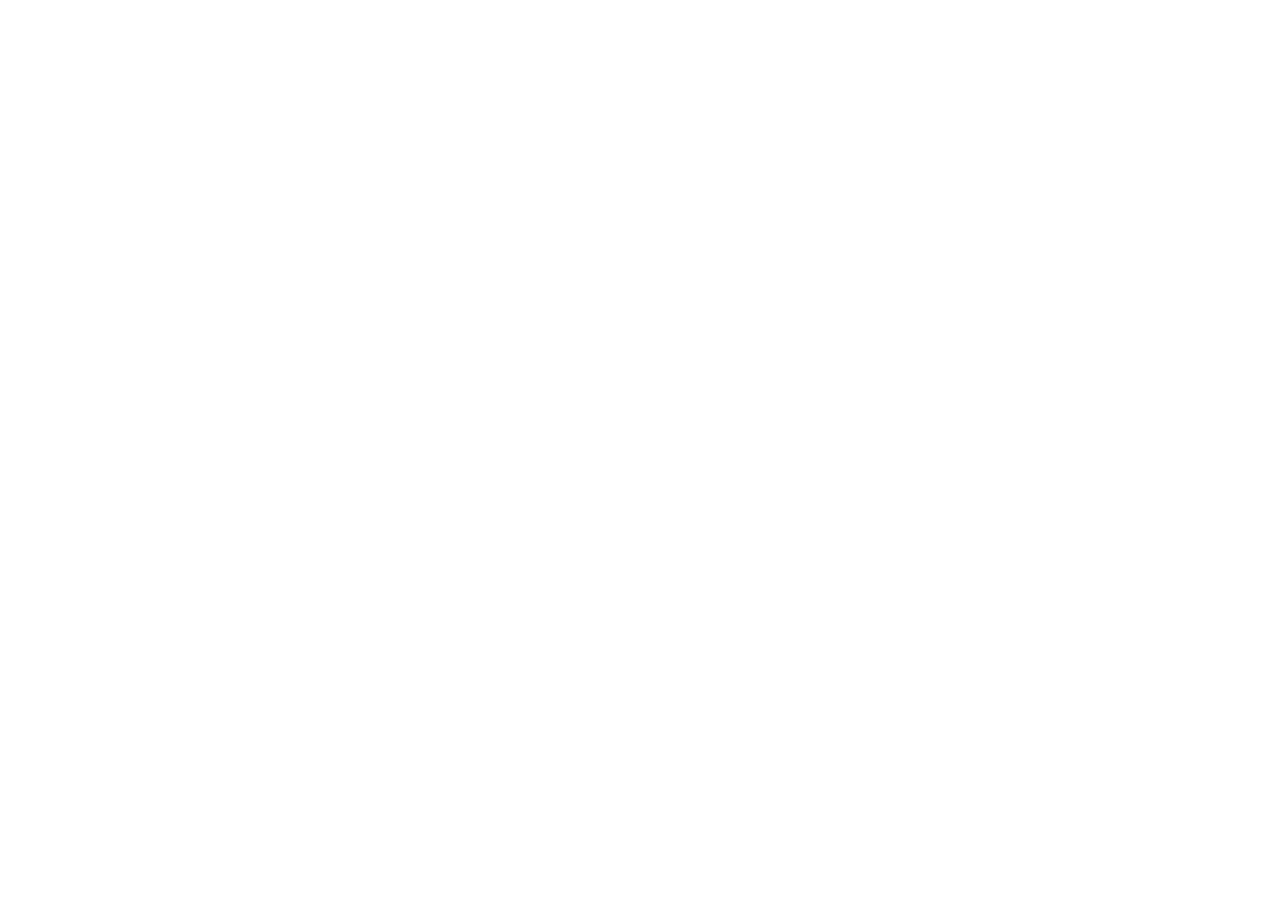
==== index.html @ e2801662 "v1.2.0: ライブ読み取り改善・期限入力を年月デフォルトに - 動画フレームから枠内だけを切り出して解析(読み取り率向上) - 対応機種でカメラ2倍ズーム(小さいバーコードのピント改善) - 縦向" ====
<!DOCTYPE html>
<html lang="ja">
<head>
<meta charset="UTF-8">
<meta name="viewport" content="width=device-width, initial-scale=1, viewport-fit=cover, user-scalable=no">
<title>期限管理</title>
<meta name="theme-color" content="#0f766e">
<meta name="apple-mobile-web-app-capable" content="yes">
<meta name="mobile-web-app-capable" content="yes">
<meta name="apple-mobile-web-app-status-bar-style" content="black-translucent">
<meta name="apple-mobile-web-app-title" content="期限管理">
<link rel="manifest" href="manifest.webmanifest">
<link rel="apple-touch-icon" href="icons/apple-touch-icon.png">
<link rel="icon" href="icons/icon-192.png">
<link rel="stylesheet" href="css/style.css">
</head>
<body>

<!-- ═══ ログイン画面 ═══ -->
<section id="view-login" class="view" hidden>
  <div class="login-box">
    <div class="app-logo">📦</div>
    <h1>期限管理</h1>
    <p class="login-note">店舗を選んでパスワードを入力してください</p>
    <div id="login-stores" class="store-grid"></div>
    <form id="login-form">
      <input id="login-password" type="password" placeholder="この店舗のパスワード" autocomplete="current-password" required>
      <button type="submit" class="btn btn-primary btn-lg" id="login-btn">ログイン</button>
    </form>
    <p id="login-error" class="error-msg" hidden></p>
    <p id="login-offline" class="muted" hidden>オフラインのため、ログインには通信が必要です</p>
  </div>
</section>

<!-- ═══ 作業開始確認画面 ═══ -->
<section id="view-start" class="view" hidden>
  <div class="login-box">
    <div class="app-logo">📦</div>
    <h1>期限管理</h1>
    <div class="start-store-card">
      <span class="muted">ログイン中の店舗</span>
      <strong id="start-store-name">—</strong>
    </div>
    <button id="start-btn" class="btn btn-primary btn-lg">この店舗で作業開始</button>
    <button id="start-switch" class="btn btn-ghost">別の店舗に切り替える</button>
  </div>
</section>

<!-- ═══ メイン画面 ═══ -->
<div id="view-main" class="view" hidden>
  <header id="app-header">
    <div class="header-store" id="header-store" title="作業中の店舗">
      <span class="header-store-label">作業店舗</span>
      <span class="header-store-name" id="header-store-name">—</span>
    </div>
    <div class="header-right">
      <span id="sync-badge" class="sync-badge" hidden>未送信 <b id="sync-count">0</b></span>
      <span id="offline-badge" class="offline-badge" hidden>オフライン</span>
    </div>
  </header>

  <!-- ── 商品一覧タブ ── -->
  <main id="tab-list" class="tab-page">
    <div class="list-controls">
      <div class="view-store-row">
        <label for="view-store-select">表示店舗</label>
        <select id="view-store-select"></select>
        <span id="readonly-note" class="readonly-note" hidden>閲覧のみ</span>
      </div>
      <input id="search-box" type="search" placeholder="商品名・バーコードで検索">
      <div class="filter-row">
        <div class="chips" id="filter-chips">
          <button class="chip active" data-filter="all">すべて</button>
          <button class="chip chip-expired" data-filter="expired">期限切れ <b id="cnt-expired">0</b></button>
          <button class="chip chip-danger" data-filter="danger">7日以内 <b id="cnt-danger">0</b></button>
          <button class="chip chip-warn" data-filter="warn">30日以内 <b id="cnt-warn">0</b></button>
        </div>
        <select id="sort-select">
          <option value="expiry">期限が近い順</option>
          <option value="name">商品名順</option>
          <option value="qty">在庫が少ない順</option>
        </select>
      </div>
    </div>
    <div id="product-list" class="product-list"></div>
    <div id="list-empty" class="empty-state" hidden>
      <p>商品が登録されていません</p>
      <p class="muted">「読取」タブからバーコードを読み取って登録できます</p>
    </div>
  </main>

  <!-- ── バーコード読取タブ ── -->
  <main id="tab-scan" class="tab-page" hidden>
    <div class="scan-area">
      <video id="scan-video" playsinline muted></video>
      <div class="scan-frame"></div>
      <p id="scan-status" class="scan-status">カメラを起動しています…</p>
    </div>
    <div class="scan-manual">
      <label class="btn btn-secondary">
        📸 写真を撮って読み取る(読み取れない時はこちら)
        <input id="photo-scan-input" type="file" accept="image/*" capture="environment" hidden>
      </label>
      <form id="manual-barcode-form">
        <input id="manual-barcode" type="text" inputmode="numeric" placeholder="バーコード番号を手入力">
        <button type="submit" class="btn btn-secondary">検索</button>
      </form>
      <button id="no-barcode-btn" class="btn btn-ghost">バーコードなしで商品を登録</button>
    </div>
  </main>

  <!-- ── 設定タブ ── -->
  <main id="tab-settings" class="tab-page" hidden>
    <h2>設定</h2>
    <div class="settings-group">
      <h3>店舗名の変更</h3>
      <div id="settings-stores"></div>
    </div>
    <div class="settings-group">
      <h3>同期</h3>
      <p>未送信の変更: <b id="settings-sync-count">0</b> 件</p>
      <button id="sync-now-btn" class="btn btn-secondary">今すぐ同期</button>
    </div>
    <div class="settings-group">
      <h3>アカウント</h3>
      <p class="muted">ログイン中: <span id="settings-store-name">—</span></p>
      <button id="logout-btn" class="btn btn-danger-outline">ログアウト(店舗の切り替え)</button>
    </div>
    <p class="muted version">バージョン <span id="app-version"></span></p>
  </main>

  <!-- ── 下部ナビ ── -->
  <nav id="bottom-nav">
    <button class="nav-btn active" data-tab="list"><span class="nav-icon">📋</span>一覧</button>
    <button class="nav-btn" data-tab="scan"><span class="nav-icon">📷</span>読取</button>
    <button class="nav-btn" data-tab="settings"><span class="nav-icon">⚙️</span>設定</button>
  </nav>
</div>

<!-- ═══ 商品登録・編集フォーム ═══ -->
<section id="view-form" class="view" hidden>
  <header class="form-header">
    <button id="form-back" class="btn-icon">←</button>
    <h2 id="form-title">商品を登録</h2>
  </header>
  <form id="product-form" class="form-body">
    <div class="field">
      <label>バーコード</label>
      <div class="barcode-row">
        <input id="f-barcode" type="text" inputmode="numeric" placeholder="(なしでも登録できます)">
      </div>
    </div>
    <div class="field">
      <label>商品写真</label>
      <div class="photo-area">
        <img id="f-photo-preview" alt="" hidden>
        <label class="btn btn-secondary photo-btn">
          📷 写真を撮る
          <input id="f-photo" type="file" accept="image/*" capture="environment" hidden>
        </label>
      </div>
      <button type="button" id="ocr-btn" class="btn btn-ghost" hidden>🔍 写真から商品名候補を読み取る</button>
      <div id="ocr-status" class="muted" hidden></div>
      <div id="ocr-chips" class="chips"></div>
    </div>
    <div class="field">
      <label for="f-name">商品名 <span class="req">必須</span></label>
      <input id="f-name" type="text" placeholder="例: ○○ビタミン錠 60錠" required>
    </div>
    <div class="field" id="lot-fields">
      <label for="f-expiry-month">賞味期限・使用期限(年月) <span class="req">必須</span></label>
      <input id="f-expiry-month" type="month" required>
      <p class="muted" id="month-note">月末の日付として登録されます</p>
      <label class="check-row"><input id="f-day-exact" type="checkbox">日付まで指定する</label>
      <input id="f-expiry" type="date" hidden>
    </div>
    <div class="field">
      <label for="f-qty">在庫数 <span class="req">必須</span></label>
      <div class="qty-row">
        <button type="button" class="qty-btn" id="f-qty-minus">−</button>
        <input id="f-qty" type="number" inputmode="numeric" min="0" value="1" required>
        <button type="button" class="qty-btn" id="f-qty-plus">＋</button>
      </div>
    </div>
    <button type="submit" class="btn btn-primary btn-lg" id="form-save">保存する</button>
  </form>
</section>

<!-- ═══ 商品詳細(下から出るシート) ═══ -->
<div id="sheet-backdrop" hidden></div>
<section id="sheet-product" class="sheet" hidden>
  <div class="sheet-handle"></div>
  <div class="sheet-body" id="sheet-body"></div>
</section>

<div id="toast-container"></div>

<script src="vendor/supabase.min.js"></script>
<script src="vendor/zxing.min.js"></script>
<script src="js/config.js"></script>
<script src="js/db.js"></script>
<script src="js/app.js"></script>
</body>
</html>
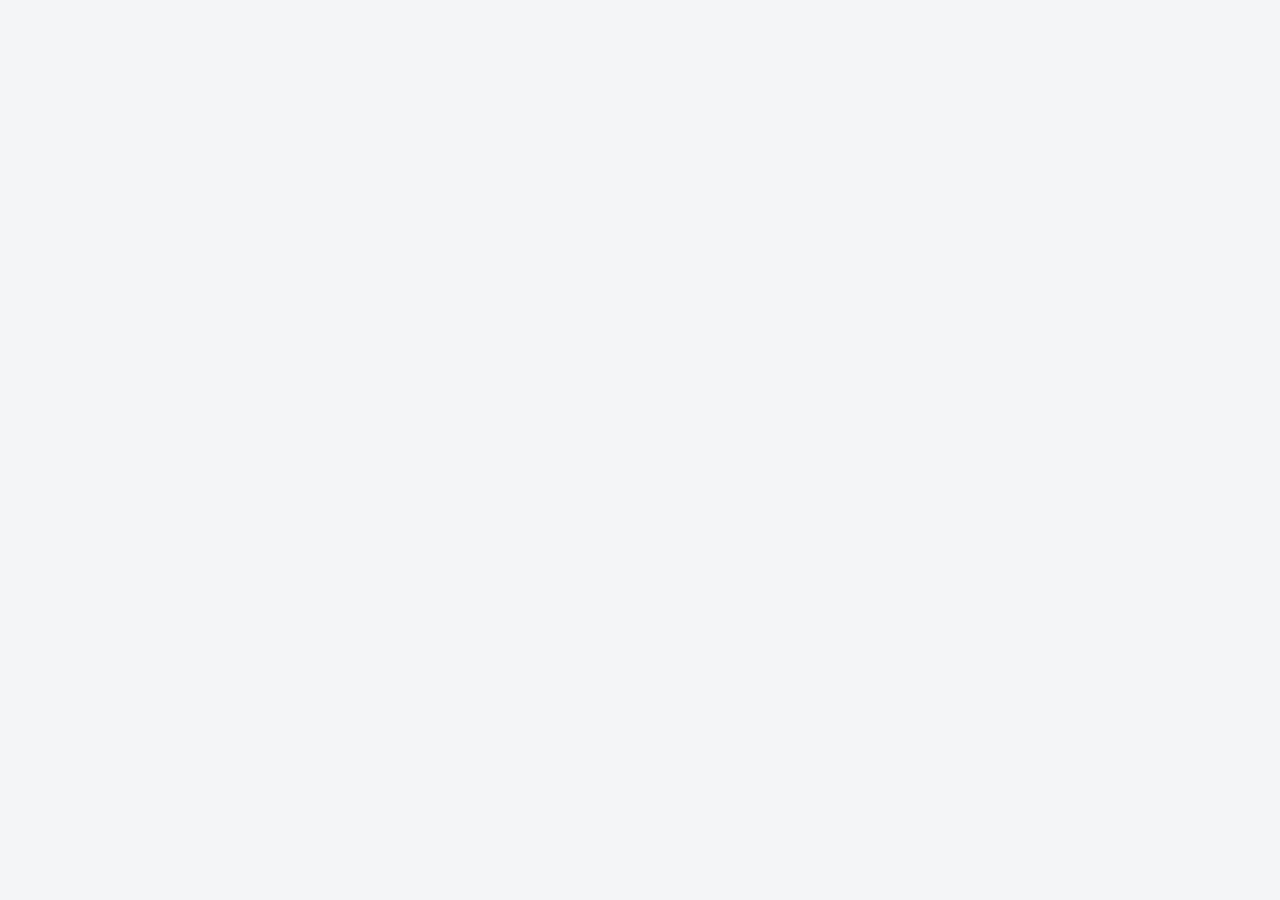
==== commit 424cd373: "v1.3.0: 商品詳細から写真の後付け・変更に対応 Co-Authored-By: Claude Fable 5 <noreply@anthropic.com>" ====
--- a/index.html
+++ b/index.html
@@ -191,6 +191,7 @@
 <section id="sheet-product" class="sheet" hidden>
   <div class="sheet-handle"></div>
   <div class="sheet-body" id="sheet-body"></div>
+  <input id="sheet-photo-input" type="file" accept="image/*" capture="environment" hidden>
 </section>
 
 <div id="toast-container"></div>
--- a/css/style.css
+++ b/css/style.css
@@ -0,0 +1,301 @@
+:root {
+  --primary: #0f766e;
+  --primary-dark: #115e59;
+  --bg: #f4f5f7;
+  --card: #ffffff;
+  --text: #1f2937;
+  --muted: #6b7280;
+  --border: #e5e7eb;
+  --expired: #7f1d1d;
+  --danger: #dc2626;
+  --warn: #d97706;
+  --ok: #059669;
+  --radius: 12px;
+  --safe-top: env(safe-area-inset-top, 0px);
+  --safe-bottom: env(safe-area-inset-bottom, 0px);
+}
+
+* { box-sizing: border-box; -webkit-tap-highlight-color: transparent; }
+html, body { margin: 0; padding: 0; }
+body {
+  font-family: -apple-system, BlinkMacSystemFont, "Hiragino Sans", "Noto Sans JP", sans-serif;
+  background: var(--bg);
+  color: var(--text);
+  font-size: 16px;
+  line-height: 1.5;
+  overscroll-behavior-y: none;
+}
+h1 { font-size: 24px; margin: 8px 0 4px; }
+h2 { font-size: 18px; margin: 12px 0 8px; }
+h3 { font-size: 15px; margin: 0 0 8px; color: var(--muted); }
+.muted { color: var(--muted); font-size: 13px; }
+[hidden] { display: none !important; }
+
+/* ───── ボタン ───── */
+.btn {
+  display: block; width: 100%;
+  border: none; border-radius: var(--radius);
+  font-size: 16px; font-weight: 600;
+  padding: 14px; margin-top: 10px;
+  cursor: pointer; text-align: center;
+}
+.btn-lg { padding: 16px; font-size: 17px; }
+.btn-primary { background: var(--primary); color: #fff; }
+.btn-primary:active { background: var(--primary-dark); }
+.btn-primary:disabled { opacity: .5; }
+.btn-secondary { background: #e0f2f1; color: var(--primary-dark); }
+.btn-ghost { background: transparent; color: var(--primary); }
+.btn-danger-outline { background: transparent; color: var(--danger); border: 1.5px solid var(--danger); }
+.btn-icon {
+  background: none; border: none; font-size: 22px; padding: 8px 12px; cursor: pointer; color: var(--text);
+}
+.btn-small { width: auto; padding: 8px 14px; font-size: 13px; margin-top: 8px; }
+
+/* ───── ログイン / 開始画面 ───── */
+.view { min-height: 100dvh; }
+.login-box {
+  max-width: 420px; margin: 0 auto;
+  padding: calc(40px + var(--safe-top)) 20px 40px;
+  text-align: center;
+}
+.app-logo { font-size: 56px; }
+.login-note { color: var(--muted); margin-bottom: 16px; }
+.store-grid {
+  display: grid; grid-template-columns: 1fr 1fr; gap: 10px; margin-bottom: 16px;
+}
+.store-grid button {
+  padding: 16px 8px; border-radius: var(--radius);
+  border: 2px solid var(--border); background: var(--card);
+  font-size: 16px; font-weight: 600; cursor: pointer; color: var(--text);
+}
+.store-grid button.selected {
+  border-color: var(--primary); background: #e0f2f1; color: var(--primary-dark);
+}
+#login-form input {
+  width: 100%; padding: 14px; font-size: 16px;
+  border: 1.5px solid var(--border); border-radius: var(--radius);
+}
+.error-msg { color: var(--danger); font-weight: 600; }
+.start-store-card {
+  background: var(--card); border-radius: var(--radius);
+  padding: 20px; margin: 24px 0 8px;
+  display: flex; flex-direction: column; gap: 4px;
+  box-shadow: 0 1px 3px rgba(0,0,0,.08);
+}
+.start-store-card strong { font-size: 22px; color: var(--primary-dark); }
+
+/* ───── ヘッダー ───── */
+#view-main { padding-bottom: calc(70px + var(--safe-bottom)); }
+#app-header {
+  position: sticky; top: 0; z-index: 20;
+  background: var(--primary); color: #fff;
+  padding: calc(10px + var(--safe-top)) 16px 10px;
+  display: flex; justify-content: space-between; align-items: center;
+}
+.header-store-label { font-size: 11px; opacity: .8; display: block; line-height: 1; }
+.header-store-name { font-size: 17px; font-weight: 700; }
+.header-right { display: flex; gap: 8px; align-items: center; }
+.sync-badge, .offline-badge {
+  font-size: 12px; padding: 4px 10px; border-radius: 20px; font-weight: 600;
+}
+.sync-badge { background: #fbbf24; color: #78350f; }
+.offline-badge { background: #374151; color: #fff; }
+
+/* ───── 一覧 ───── */
+.tab-page { padding: 12px 12px 24px; }
+.list-controls { display: flex; flex-direction: column; gap: 10px; margin-bottom: 12px; }
+.view-store-row { display: flex; align-items: center; gap: 8px; }
+.view-store-row label { font-size: 13px; color: var(--muted); white-space: nowrap; }
+.view-store-row select {
+  flex: 1; padding: 10px; font-size: 16px; border-radius: 10px; border: 1.5px solid var(--border); background: var(--card);
+}
+.readonly-note {
+  font-size: 12px; font-weight: 700; color: #92400e;
+  background: #fef3c7; padding: 4px 10px; border-radius: 20px; white-space: nowrap;
+}
+#search-box {
+  width: 100%; padding: 12px 14px; font-size: 16px;
+  border: 1.5px solid var(--border); border-radius: var(--radius); background: var(--card);
+}
+.filter-row { display: flex; gap: 8px; align-items: center; flex-wrap: wrap; }
+.chips { display: flex; gap: 6px; flex-wrap: wrap; }
+.chip {
+  border: 1.5px solid var(--border); background: var(--card); color: var(--text);
+  border-radius: 20px; padding: 7px 12px; font-size: 13px; font-weight: 600; cursor: pointer;
+}
+.chip.active { border-color: var(--primary); background: var(--primary); color: #fff; }
+.chip-expired.active { border-color: var(--expired); background: var(--expired); }
+.chip-danger.active { border-color: var(--danger); background: var(--danger); }
+.chip-warn.active { border-color: var(--warn); background: var(--warn); }
+.chip b { font-weight: 800; }
+#sort-select {
+  margin-left: auto; padding: 8px; font-size: 13px;
+  border-radius: 10px; border: 1.5px solid var(--border); background: var(--card);
+}
+
+.product-list { display: flex; flex-direction: column; gap: 10px; }
+.product-card {
+  background: var(--card); border-radius: var(--radius);
+  box-shadow: 0 1px 3px rgba(0,0,0,.08);
+  padding: 12px; display: flex; gap: 12px; cursor: pointer;
+}
+.product-thumb {
+  width: 64px; height: 64px; border-radius: 10px; object-fit: cover;
+  background: #eceff1; flex-shrink: 0;
+  display: flex; align-items: center; justify-content: center; font-size: 28px;
+}
+.product-info { flex: 1; min-width: 0; }
+.product-name { font-weight: 700; font-size: 15px; margin-bottom: 4px; word-break: break-all; }
+.lot-line { display: flex; align-items: center; gap: 8px; font-size: 14px; margin-top: 2px; }
+.lot-qty { color: var(--muted); font-size: 13px; }
+.badge {
+  font-size: 12px; font-weight: 700; padding: 2px 8px; border-radius: 6px; white-space: nowrap;
+}
+.badge-expired { background: var(--expired); color: #fff; }
+.badge-danger { background: #fee2e2; color: var(--danger); }
+.badge-warn { background: #fef3c7; color: var(--warn); }
+.badge-ok { background: #d1fae5; color: var(--ok); }
+.empty-state { text-align: center; padding: 48px 16px; }
+
+/* ───── スキャン ───── */
+.scan-area {
+  position: relative; border-radius: var(--radius); overflow: hidden; background: #111;
+  aspect-ratio: 3 / 4; max-height: 55dvh; width: 100%;
+}
+#scan-video { width: 100%; height: 100%; object-fit: cover; }
+.scan-frame {
+  position: absolute; inset: 20% 12%;
+  border: 3px solid rgba(255,255,255,.85); border-radius: 14px;
+  box-shadow: 0 0 0 999px rgba(0,0,0,.25);
+}
+.scan-status {
+  position: absolute; bottom: 8px; left: 0; right: 0;
+  text-align: center; color: #fff; font-size: 14px; font-weight: 600;
+  text-shadow: 0 1px 3px rgba(0,0,0,.8); margin: 0;
+}
+.scan-manual { margin-top: 14px; }
+#manual-barcode-form { display: flex; gap: 8px; margin-top: 10px; }
+#manual-barcode {
+  flex: 1; padding: 12px; font-size: 16px;
+  border: 1.5px solid var(--border); border-radius: var(--radius);
+}
+#manual-barcode-form .btn { width: auto; margin: 0; padding: 12px 18px; }
+
+/* ───── 設定 ───── */
+.settings-group {
+  background: var(--card); border-radius: var(--radius); padding: 14px; margin-bottom: 14px;
+  box-shadow: 0 1px 3px rgba(0,0,0,.08);
+}
+.settings-store-row {
+  display: flex; align-items: center; justify-content: space-between;
+  padding: 10px 0; border-bottom: 1px solid var(--border); gap: 8px;
+}
+.settings-store-row:last-child { border-bottom: none; }
+.settings-store-row .rename-btn {
+  border: 1.5px solid var(--border); background: var(--bg); border-radius: 8px;
+  padding: 6px 12px; font-size: 13px; cursor: pointer;
+}
+.version { text-align: center; }
+
+/* ───── 下部ナビ ───── */
+#bottom-nav {
+  position: fixed; bottom: 0; left: 0; right: 0; z-index: 20;
+  display: flex; background: var(--card);
+  border-top: 1px solid var(--border);
+  padding-bottom: var(--safe-bottom);
+}
+.nav-btn {
+  flex: 1; background: none; border: none; cursor: pointer;
+  padding: 8px 0 6px; font-size: 12px; font-weight: 600; color: var(--muted);
+  display: flex; flex-direction: column; align-items: center; gap: 2px;
+}
+.nav-btn.active { color: var(--primary); }
+.nav-icon { font-size: 22px; }
+
+/* ───── フォーム ───── */
+.form-header {
+  position: sticky; top: 0; z-index: 20;
+  background: var(--card); border-bottom: 1px solid var(--border);
+  padding: calc(6px + var(--safe-top)) 8px 6px;
+  display: flex; align-items: center; gap: 4px;
+}
+.form-header h2 { margin: 0; }
+.form-body { padding: 16px 16px calc(32px + var(--safe-bottom)); max-width: 480px; margin: 0 auto; }
+.field { margin-bottom: 18px; }
+.field > label { display: block; font-weight: 700; font-size: 14px; margin-bottom: 6px; }
+.req { color: var(--danger); font-size: 11px; font-weight: 700; margin-left: 4px; }
+.field input[type="text"], .field input[type="date"], .field input[type="month"], .field input[type="number"], .field input[type="search"] {
+  width: 100%; padding: 13px; font-size: 16px;
+  border: 1.5px solid var(--border); border-radius: var(--radius); background: var(--card);
+}
+.check-row {
+  display: flex; align-items: center; gap: 8px;
+  font-size: 13px; font-weight: 400; margin-top: 8px; color: var(--muted);
+}
+.check-row input { width: 18px; height: 18px; }
+.photo-area { display: flex; gap: 12px; align-items: center; }
+#f-photo-preview { width: 96px; height: 96px; border-radius: 10px; object-fit: cover; }
+.photo-btn { margin: 0; flex: 1; }
+.qty-row { display: flex; gap: 10px; align-items: center; }
+.qty-row input { text-align: center; font-size: 20px; font-weight: 700; }
+.qty-btn {
+  width: 52px; height: 52px; flex-shrink: 0;
+  border-radius: 50%; border: 1.5px solid var(--border); background: var(--card);
+  font-size: 26px; font-weight: 700; cursor: pointer; color: var(--primary-dark);
+}
+
+/* ───── 詳細シート ───── */
+#sheet-backdrop {
+  position: fixed; inset: 0; background: rgba(0,0,0,.45); z-index: 30;
+}
+.sheet {
+  position: fixed; bottom: 0; left: 0; right: 0; z-index: 31;
+  background: var(--card); border-radius: 18px 18px 0 0;
+  max-height: 85dvh; overflow-y: auto;
+  padding: 8px 16px calc(24px + var(--safe-bottom));
+  box-shadow: 0 -4px 24px rgba(0,0,0,.2);
+}
+.sheet-handle {
+  width: 44px; height: 5px; border-radius: 3px; background: var(--border);
+  margin: 4px auto 10px;
+}
+.sheet-product-head { display: flex; gap: 14px; margin-bottom: 12px; }
+.sheet-product-head .product-thumb { width: 84px; height: 84px; font-size: 36px; }
+.sheet-product-name { font-size: 17px; font-weight: 700; word-break: break-all; }
+.sheet-barcode { font-size: 12px; color: var(--muted); margin-top: 4px; }
+.sheet-section-title {
+  font-size: 13px; font-weight: 700; color: var(--muted);
+  margin: 16px 0 6px; display: flex; justify-content: space-between; align-items: center;
+}
+.lot-row {
+  display: flex; align-items: center; gap: 10px;
+  background: var(--bg); border-radius: 10px; padding: 10px 12px; margin-bottom: 8px;
+}
+.lot-row-date { flex: 1; }
+.lot-row-date .badge { margin-left: 6px; }
+.lot-row .qty-btn { width: 42px; height: 42px; font-size: 22px; background: var(--card); }
+.lot-row-qty { min-width: 34px; text-align: center; font-size: 18px; font-weight: 800; }
+.lot-del-btn { background: none; border: none; font-size: 18px; color: var(--muted); cursor: pointer; padding: 6px; }
+.other-store-row {
+  display: flex; justify-content: space-between; font-size: 14px;
+  padding: 8px 4px; border-bottom: 1px solid var(--border);
+}
+.other-store-row:last-child { border-bottom: none; }
+
+/* ───── トースト ───── */
+#toast-container {
+  position: fixed; bottom: calc(80px + var(--safe-bottom)); left: 0; right: 0;
+  display: flex; flex-direction: column; align-items: center; gap: 8px;
+  z-index: 50; pointer-events: none;
+}
+.toast {
+  background: #1f2937; color: #fff; font-size: 14px; font-weight: 600;
+  padding: 10px 18px; border-radius: 24px; max-width: 90%;
+  box-shadow: 0 4px 12px rgba(0,0,0,.25);
+  animation: toast-in .25s ease-out;
+}
+.toast.error { background: var(--danger); }
+@keyframes toast-in {
+  from { opacity: 0; transform: translateY(10px); }
+  to { opacity: 1; transform: translateY(0); }
+}
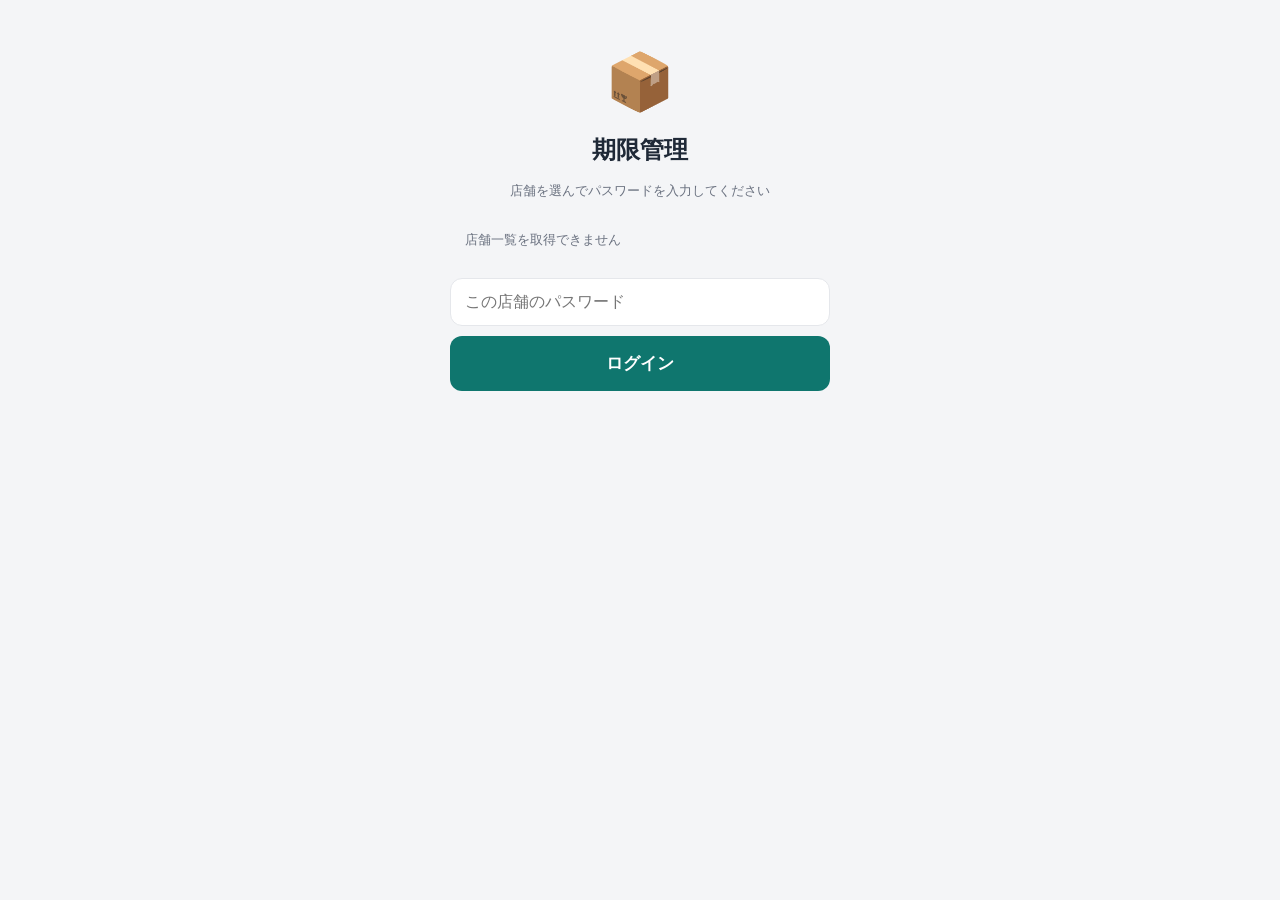
==== commit c98c71f7: "v2.0.0: GAS+スプレッドシート方式に一本化 - Supabase版を廃止、GAS版をルートURLに昇格 - 自動ping(keepalive)を撤去 - iPhone向けレスポンシブ調整(セ" ====
--- a/index.html
+++ b/index.html
@@ -12,27 +12,190 @@
 <link rel="manifest" href="manifest.webmanifest">
 <link rel="apple-touch-icon" href="icons/apple-touch-icon.png">
 <link rel="icon" href="icons/icon-192.png">
-<link rel="stylesheet" href="css/style.css">
+<style>
+:root {
+  --primary:#0f766e; --primary-dark:#115e59; --bg:#f4f5f7; --card:#fff;
+  --text:#1f2937; --muted:#6b7280; --border:#e5e7eb;
+  --expired:#7f1d1d; --danger:#dc2626; --warn:#d97706; --ok:#059669; --radius:12px;
+}
+*{box-sizing:border-box;-webkit-tap-highlight-color:transparent}
+html,body{margin:0;padding:0}
+body{font-family:-apple-system,BlinkMacSystemFont,"Hiragino Sans","Noto Sans JP",sans-serif;
+  background:var(--bg);color:var(--text);font-size:16px;line-height:1.5}
+h1{font-size:24px;margin:8px 0 4px}h2{font-size:18px;margin:12px 0 8px}
+h3{font-size:15px;margin:0 0 8px;color:var(--muted)}
+.muted{color:var(--muted);font-size:13px}
+[hidden]{display:none!important}
+.btn{display:block;width:100%;border:none;border-radius:var(--radius);font-size:16px;font-weight:600;
+  padding:14px;margin-top:10px;cursor:pointer;text-align:center}
+.btn-lg{padding:16px;font-size:17px}
+.btn-primary{background:var(--primary);color:#fff}
+.btn-primary:disabled{opacity:.5}
+.btn-secondary{background:#e0f2f1;color:var(--primary-dark)}
+.btn-ghost{background:transparent;color:var(--primary)}
+.btn-danger-outline{background:transparent;color:var(--danger);border:1.5px solid var(--danger)}
+.btn-icon{background:none;border:none;font-size:22px;padding:8px 12px;cursor:pointer;color:var(--text)}
+.view{min-height:100dvh}
+.login-box{max-width:420px;margin:0 auto;padding:calc(40px + env(safe-area-inset-top,0px)) 20px 40px;text-align:center}
+.app-logo{font-size:56px}
+.store-grid{display:grid;grid-template-columns:1fr 1fr;gap:10px;margin:16px 0}
+.store-grid button{padding:16px 8px;border-radius:var(--radius);border:2px solid var(--border);
+  background:var(--card);font-size:16px;font-weight:600;cursor:pointer;color:var(--text)}
+.store-grid button.selected{border-color:var(--primary);background:#e0f2f1;color:var(--primary-dark)}
+#login-form input{width:100%;padding:14px;font-size:16px;border:1.5px solid var(--border);border-radius:var(--radius)}
+.error-msg{color:var(--danger);font-weight:600}
+.start-store-card{background:var(--card);border-radius:var(--radius);padding:20px;margin:24px 0 8px;
+  display:flex;flex-direction:column;gap:4px;box-shadow:0 1px 3px rgba(0,0,0,.08)}
+.start-store-card strong{font-size:22px;color:var(--primary-dark)}
+#view-main{padding-bottom:calc(80px + env(safe-area-inset-bottom,0px))}
+#app-header{position:sticky;top:0;z-index:20;background:var(--primary);color:#fff;padding:calc(10px + env(safe-area-inset-top,0px)) 16px 10px;
+  display:flex;justify-content:space-between;align-items:center}
+.header-store-label{font-size:11px;opacity:.8;display:block;line-height:1}
+.header-store-name{font-size:17px;font-weight:700}
+.busy-badge{font-size:12px;padding:4px 10px;border-radius:20px;font-weight:600;background:#fbbf24;color:#78350f}
+.tab-page{padding:12px 12px 24px}
+.list-controls{display:flex;flex-direction:column;gap:10px;margin-bottom:12px}
+.view-store-row{display:flex;align-items:center;gap:8px}
+.view-store-row label{font-size:13px;color:var(--muted);white-space:nowrap}
+.view-store-row select{flex:1;padding:10px;font-size:16px;border-radius:10px;border:1.5px solid var(--border);background:var(--card)}
+.readonly-note{font-size:12px;font-weight:700;color:#92400e;background:#fef3c7;padding:4px 10px;border-radius:20px;white-space:nowrap}
+#search-box{width:100%;padding:12px 14px;font-size:16px;border:1.5px solid var(--border);border-radius:var(--radius);background:var(--card)}
+.filter-row{display:flex;gap:8px;align-items:center;flex-wrap:wrap}
+.chips{display:flex;gap:6px;flex-wrap:wrap}
+.chip{border:1.5px solid var(--border);background:var(--card);color:var(--text);border-radius:20px;
+  padding:7px 12px;font-size:13px;font-weight:600;cursor:pointer}
+.chip.active{border-color:var(--primary);background:var(--primary);color:#fff}
+.chip-expired.active{border-color:var(--expired);background:var(--expired)}
+.chip-danger.active{border-color:var(--danger);background:var(--danger)}
+.chip-warn.active{border-color:var(--warn);background:var(--warn)}
+#sort-select{margin-left:auto;padding:8px;font-size:13px;border-radius:10px;border:1.5px solid var(--border);background:var(--card)}
+.product-list{display:flex;flex-direction:column;gap:10px}
+.product-card{background:var(--card);border-radius:var(--radius);box-shadow:0 1px 3px rgba(0,0,0,.08);
+  padding:12px;display:flex;gap:12px;cursor:pointer}
+.product-thumb{width:64px;height:64px;border-radius:10px;object-fit:cover;background:#eceff1;flex-shrink:0;
+  display:flex;align-items:center;justify-content:center;font-size:28px}
+.product-info{flex:1;min-width:0}
+.product-name{font-weight:700;font-size:15px;margin-bottom:4px;word-break:break-all}
+.lot-line{display:flex;align-items:center;gap:8px;font-size:14px;margin-top:2px}
+.lot-qty{color:var(--muted);font-size:13px}
+.badge{font-size:12px;font-weight:700;padding:2px 8px;border-radius:6px;white-space:nowrap}
+.badge-expired{background:var(--expired);color:#fff}
+.badge-danger{background:#fee2e2;color:var(--danger)}
+.badge-warn{background:#fef3c7;color:var(--warn)}
+.badge-ok{background:#d1fae5;color:var(--ok)}
+.empty-state{text-align:center;padding:48px 16px}
+.scan-area{position:relative;border-radius:var(--radius);overflow:hidden;background:#111;aspect-ratio:3/4;max-height:55dvh;width:100%}
+#scan-video{width:100%;height:100%;object-fit:cover}
+.scan-frame{position:absolute;inset:20% 12%;border:3px solid rgba(255,255,255,.85);border-radius:14px;
+  box-shadow:0 0 0 999px rgba(0,0,0,.25)}
+.scan-status{position:absolute;bottom:8px;left:0;right:0;text-align:center;color:#fff;font-size:14px;
+  font-weight:600;text-shadow:0 1px 3px rgba(0,0,0,.8);margin:0}
+.scan-manual{margin-top:14px}
+#manual-barcode-form{display:flex;gap:8px;margin-top:10px}
+#manual-barcode{flex:1;padding:12px;font-size:16px;border:1.5px solid var(--border);border-radius:var(--radius)}
+#manual-barcode-form .btn{width:auto;margin:0;padding:12px 18px}
+.settings-group{background:var(--card);border-radius:var(--radius);padding:14px;margin-bottom:14px;box-shadow:0 1px 3px rgba(0,0,0,.08)}
+.settings-store-row{display:flex;align-items:center;justify-content:space-between;padding:10px 0;border-bottom:1px solid var(--border);gap:8px}
+.settings-store-row:last-child{border-bottom:none}
+.settings-store-row .rename-btn{border:1.5px solid var(--border);background:var(--bg);border-radius:8px;padding:6px 12px;font-size:13px;cursor:pointer}
+.version{text-align:center}
+#bottom-nav{position:fixed;bottom:0;left:0;right:0;z-index:20;display:flex;background:var(--card);border-top:1px solid var(--border);padding-bottom:env(safe-area-inset-bottom,0px)}
+.nav-btn{flex:1;background:none;border:none;cursor:pointer;padding:8px 0 6px;font-size:12px;font-weight:600;
+  color:var(--muted);display:flex;flex-direction:column;align-items:center;gap:2px}
+.nav-btn.active{color:var(--primary)}
+.nav-icon{font-size:22px}
+.form-header{position:sticky;top:0;z-index:20;background:var(--card);border-bottom:1px solid var(--border);
+  padding:calc(6px + env(safe-area-inset-top,0px)) 8px 6px;display:flex;align-items:center;gap:4px}
+.form-header h2{margin:0}
+.form-body{padding:16px 16px 32px;max-width:480px;margin:0 auto}
+.field{margin-bottom:18px}
+.field>label{display:block;font-weight:700;font-size:14px;margin-bottom:6px}
+.req{color:var(--danger);font-size:11px;font-weight:700;margin-left:4px}
+.field input[type="text"],.field input[type="date"],.field input[type="month"],.field input[type="number"]{
+  width:100%;padding:13px;font-size:16px;border:1.5px solid var(--border);border-radius:var(--radius);background:var(--card)}
+.check-row{display:flex;align-items:center;gap:8px;font-size:13px;font-weight:400;margin-top:8px;color:var(--muted)}
+.check-row input{width:18px;height:18px}
+.photo-area{display:flex;gap:12px;align-items:center}
+#f-photo-preview{width:96px;height:96px;border-radius:10px;object-fit:cover}
+.photo-btn{margin:0;flex:1}
+.qty-row{display:flex;gap:10px;align-items:center}
+.qty-row input{text-align:center;font-size:20px;font-weight:700}
+.qty-btn{width:52px;height:52px;flex-shrink:0;border-radius:50%;border:1.5px solid var(--border);
+  background:var(--card);font-size:26px;font-weight:700;cursor:pointer;color:var(--primary-dark)}
+#sheet-backdrop{position:fixed;inset:0;background:rgba(0,0,0,.45);z-index:30}
+.sheet{position:fixed;bottom:0;left:0;right:0;z-index:31;background:var(--card);border-radius:18px 18px 0 0;
+  max-height:85dvh;overflow-y:auto;padding:8px 16px calc(24px + env(safe-area-inset-bottom,0px));box-shadow:0 -4px 24px rgba(0,0,0,.2)}
+.sheet-handle{width:44px;height:5px;border-radius:3px;background:var(--border);margin:4px auto 10px}
+.sheet-product-head{display:flex;gap:14px;margin-bottom:12px}
+.sheet-product-head .product-thumb{width:84px;height:84px;font-size:36px}
+.sheet-product-name{font-size:17px;font-weight:700;word-break:break-all}
+.sheet-barcode{font-size:12px;color:var(--muted);margin-top:4px}
+.sheet-section-title{font-size:13px;font-weight:700;color:var(--muted);margin:16px 0 6px;
+  display:flex;justify-content:space-between;align-items:center}
+.lot-row{display:flex;align-items:center;gap:10px;background:var(--bg);border-radius:10px;padding:10px 12px;margin-bottom:8px}
+.lot-row-date{flex:1}
+.lot-row-date .badge{margin-left:6px}
+.lot-row .qty-btn{width:42px;height:42px;font-size:22px;background:var(--card)}
+.lot-row-qty{min-width:34px;text-align:center;font-size:18px;font-weight:800}
+.lot-del-btn{background:none;border:none;font-size:18px;color:var(--muted);cursor:pointer;padding:6px}
+.other-store-row{display:flex;justify-content:space-between;font-size:14px;padding:8px 4px;border-bottom:1px solid var(--border)}
+.other-store-row:last-child{border-bottom:none}
+#toast-container{position:fixed;bottom:calc(80px + env(safe-area-inset-bottom,0px));left:0;right:0;display:flex;flex-direction:column;
+  align-items:center;gap:8px;z-index:50;pointer-events:none}
+.toast{background:#1f2937;color:#fff;font-size:14px;font-weight:600;padding:10px 18px;border-radius:24px;
+  max-width:90%;box-shadow:0 4px 12px rgba(0,0,0,.25)}
+.toast.error{background:var(--danger)}
+.preview-banner{background:#fbbf24;color:#78350f;text-align:center;font-size:13px;font-weight:700;padding:6px}
+.camera-fallback{background:#fef3c7;border:1.5px solid #f59e0b;border-radius:var(--radius);padding:14px;font-size:14px}
+.camera-fallback p{margin:6px 0}
+.btn-small{width:auto;padding:8px 14px;font-size:13px;margin-top:8px}
+</style>
 </head>
 <body>
 
-<!-- ═══ ログイン画面 ═══ -->
+<!-- 起動前でも必ず何かが見えるようにする(真っ白画面の防止) -->
+<div id="boot-splash" style="text-align:center;padding:60px 20px;color:#6b7280">
+  <div style="font-size:48px">📦</div>
+  <p>読み込み中…</p>
+</div>
+<div id="fatal-error" style="display:none;background:#fee2e2;color:#7f1d1d;padding:14px;margin:12px;border-radius:12px;font-size:13px;word-break:break-all"></div>
+<script>
+// どこかでエラーが起きたら画面に表示する(白い画面のまま止まるのを防ぐ)
+function showFatal(msg) {
+  var el = document.getElementById('fatal-error');
+  if (el) {
+    el.style.display = 'block';
+    el.textContent = '⚠️ エラーが発生しました。この内容をそのまま伝えてください: ' + msg;
+  }
+  var sp = document.getElementById('boot-splash');
+  if (sp) sp.style.display = 'none';
+}
+window.addEventListener('error', function (e) {
+  showFatal((e.message || 'unknown') + ' [' + (e.filename || '') + ':' + (e.lineno || '') + ']');
+});
+window.addEventListener('unhandledrejection', function (e) {
+  showFatal(String((e.reason && e.reason.message) || e.reason || 'unknown'));
+});
+</script>
+
+<div id="preview-banner" class="preview-banner" hidden>プレビューモード(データは保存されません)</div>
+
+<!-- ═══ ログイン ═══ -->
 <section id="view-login" class="view" hidden>
   <div class="login-box">
     <div class="app-logo">📦</div>
     <h1>期限管理</h1>
-    <p class="login-note">店舗を選んでパスワードを入力してください</p>
-    <div id="login-stores" class="store-grid"></div>
+    <p class="muted">店舗を選んでパスワードを入力してください</p>
+    <div id="login-stores" class="store-grid"><p class="muted">読み込み中…</p></div>
     <form id="login-form">
-      <input id="login-password" type="password" placeholder="この店舗のパスワード" autocomplete="current-password" required>
+      <input id="login-password" type="password" placeholder="この店舗のパスワード" required>
       <button type="submit" class="btn btn-primary btn-lg" id="login-btn">ログイン</button>
     </form>
     <p id="login-error" class="error-msg" hidden></p>
-    <p id="login-offline" class="muted" hidden>オフラインのため、ログインには通信が必要です</p>
   </div>
 </section>
 
-<!-- ═══ 作業開始確認画面 ═══ -->
+<!-- ═══ 作業開始確認 ═══ -->
 <section id="view-start" class="view" hidden>
   <div class="login-box">
     <div class="app-logo">📦</div>
@@ -46,20 +209,13 @@
   </div>
 </section>
 
-<!-- ═══ メイン画面 ═══ -->
+<!-- ═══ メイン ═══ -->
 <div id="view-main" class="view" hidden>
   <header id="app-header">
-    <div class="header-store" id="header-store" title="作業中の店舗">
-      <span class="header-store-label">作業店舗</span>
-      <span class="header-store-name" id="header-store-name">—</span>
-    </div>
-    <div class="header-right">
-      <span id="sync-badge" class="sync-badge" hidden>未送信 <b id="sync-count">0</b></span>
-      <span id="offline-badge" class="offline-badge" hidden>オフライン</span>
-    </div>
+    <div><span class="header-store-label">作業店舗</span><span class="header-store-name" id="header-store-name">—</span></div>
+    <span id="busy-badge" class="busy-badge" hidden>保存中…</span>
   </header>
 
-  <!-- ── 商品一覧タブ ── -->
   <main id="tab-list" class="tab-page">
     <div class="list-controls">
       <div class="view-store-row">
@@ -89,12 +245,15 @@
     </div>
   </main>
 
-  <!-- ── バーコード読取タブ ── -->
   <main id="tab-scan" class="tab-page" hidden>
-    <div class="scan-area">
+    <div class="scan-area" id="scan-area">
       <video id="scan-video" playsinline muted></video>
       <div class="scan-frame"></div>
       <p id="scan-status" class="scan-status">カメラを起動しています…</p>
+    </div>
+    <div id="camera-fallback" class="camera-fallback" hidden>
+      <p><b>この画面(GAS版)では、Googleのセキュリティ上ライブカメラを使えません。</b></p>
+      <p>下の「📸 写真を撮って読み取る」を押すとカメラが起動し、撮った写真からバーコードを読み取ります。こちらは確実に動作します。</p>
     </div>
     <div class="scan-manual">
       <label class="btn btn-secondary">
@@ -109,7 +268,6 @@
     </div>
   </main>
 
-  <!-- ── 設定タブ ── -->
   <main id="tab-settings" class="tab-page" hidden>
     <h2>設定</h2>
     <div class="settings-group">
@@ -117,19 +275,17 @@
       <div id="settings-stores"></div>
     </div>
     <div class="settings-group">
-      <h3>同期</h3>
-      <p>未送信の変更: <b id="settings-sync-count">0</b> 件</p>
-      <button id="sync-now-btn" class="btn btn-secondary">今すぐ同期</button>
+      <h3>データ</h3>
+      <button id="reload-btn" class="btn btn-secondary">最新のデータを読み込む</button>
     </div>
     <div class="settings-group">
       <h3>アカウント</h3>
       <p class="muted">ログイン中: <span id="settings-store-name">—</span></p>
       <button id="logout-btn" class="btn btn-danger-outline">ログアウト(店舗の切り替え)</button>
     </div>
-    <p class="muted version">バージョン <span id="app-version"></span></p>
+    <p class="muted version">バージョン 2.0.0(スプレッドシート方式)</p>
   </main>
 
-  <!-- ── 下部ナビ ── -->
   <nav id="bottom-nav">
     <button class="nav-btn active" data-tab="list"><span class="nav-icon">📋</span>一覧</button>
     <button class="nav-btn" data-tab="scan"><span class="nav-icon">📷</span>読取</button>
@@ -137,20 +293,18 @@
   </nav>
 </div>
 
-<!-- ═══ 商品登録・編集フォーム ═══ -->
+<!-- ═══ 登録フォーム ═══ -->
 <section id="view-form" class="view" hidden>
   <header class="form-header">
     <button id="form-back" class="btn-icon">←</button>
     <h2 id="form-title">商品を登録</h2>
   </header>
   <form id="product-form" class="form-body">
-    <div class="field">
+    <div class="field" id="field-barcode">
       <label>バーコード</label>
-      <div class="barcode-row">
-        <input id="f-barcode" type="text" inputmode="numeric" placeholder="(なしでも登録できます)">
-      </div>
-    </div>
-    <div class="field">
+      <input id="f-barcode" type="text" inputmode="numeric" placeholder="(なしでも登録できます)">
+    </div>
+    <div class="field" id="field-photo">
       <label>商品写真</label>
       <div class="photo-area">
         <img id="f-photo-preview" alt="" hidden>
@@ -167,7 +321,7 @@
       <label for="f-name">商品名 <span class="req">必須</span></label>
       <input id="f-name" type="text" placeholder="例: ○○ビタミン錠 60錠" required>
     </div>
-    <div class="field" id="lot-fields">
+    <div class="field">
       <label for="f-expiry-month">賞味期限・使用期限(年月) <span class="req">必須</span></label>
       <input id="f-expiry-month" type="month" required>
       <p class="muted" id="month-note">月末の日付として登録されます</p>
@@ -186,7 +340,6 @@
   </form>
 </section>
 
-<!-- ═══ 商品詳細(下から出るシート) ═══ -->
 <div id="sheet-backdrop" hidden></div>
 <section id="sheet-product" class="sheet" hidden>
   <div class="sheet-handle"></div>
@@ -196,10 +349,906 @@
 
 <div id="toast-container"></div>
 
-<script src="vendor/supabase.min.js"></script>
 <script src="vendor/zxing.min.js"></script>
-<script src="js/config.js"></script>
-<script src="js/db.js"></script>
-<script src="js/app.js"></script>
+<script>
+/* ════════════ GAS版クライアント ════════════ */
+const $ = (id) => document.getElementById(id);
+const esc = (s) => String(s ?? '').replace(/[&<>"']/g, (c) =>
+  ({ '&': '&amp;', '<': '&lt;', '>': '&gt;', '"': '&quot;', "'": '&#39;' }[c]));
+
+const state = {
+  auth: null,          // {storeId, password}
+  myStore: null,       // {id, name}
+  stores: [], products: [], lots: [],   // lotsは全店舗分
+  viewStoreId: null,
+  filter: 'all', sort: 'expiry', search: '', tab: 'list',
+};
+
+/* ── 保存領域の安全ラッパー ──
+   GASの画面はGoogleのサンドボックス内で動くため、ブラウザ設定によっては
+   localStorage へのアクセス自体がエラーになる。失敗しても動き続けるようにする。 */
+function lsGet(k) { try { return localStorage.getItem(k); } catch (_) { return null; } }
+function lsSet(k, v) { try { localStorage.setItem(k, v); } catch (_) {} }
+function lsDel(k) { try { localStorage.removeItem(k); } catch (_) {} }
+
+/* ── GASのAPI(ウェブアプリ)のURL ──
+   このページはGitHub Pagesから配信され、データの読み書きだけを
+   下記のGASウェブアプリに依頼する。GASの再デプロイでURLが変わったら
+   ここを書き換える。 */
+const GAS_API_URL = 'https://script.google.com/macros/s/AKfycbyx_pVVYtYq9YIuUop8gz9QPcRTDq29gsyKiYduikGc4DfFlw7U0pAZfC7fgUMJrN7ncA/exec';
+
+/* ── サーバー呼び出し ── */
+async function gs(fn, ...args) {
+  // GASの画面内で開かれた場合は google.script.run を使う
+  if (typeof google !== 'undefined' && google.script && google.script.run) {
+    return new Promise((resolve, reject) => {
+      google.script.run
+        .withSuccessHandler(resolve)
+        .withFailureHandler((e) => reject(new Error(e && e.message ? e.message : String(e))))
+        [fn](...args);
+    });
+  }
+  // GitHub Pages等の外部から開かれた場合はAPIとして呼び出す
+  if (GAS_API_URL && GAS_API_URL.indexOf('https://script.google.com/') === 0) {
+    const res = await fetch(GAS_API_URL, { method: 'POST', body: JSON.stringify({ fn: fn, args: args }) });
+    let data;
+    try { data = await res.json(); }
+    catch (_) { throw new Error('GAS側の準備ができていません(Code.gsの更新と再デプロイが必要です)'); }
+    if (!data.ok) throw new Error(data.error || '不明なエラー');
+    return data.result;
+  }
+  return mockGs(fn, args);  // ローカルプレビュー用
+}
+
+/* ── ローカルプレビュー用の疑似サーバー(GAS外で開いた時だけ動く)── */
+const mockDb = {
+  stores: [1,2,3,4,5,6].map(i => ({ id: 's'+i, name: '店舗'+i, sort: i, password: String(i).repeat(4) })),
+  products: [], lots: [],
+};
+async function mockGs(fn, args) {
+  $('preview-banner').hidden = false;
+  await new Promise(r => setTimeout(r, 150));
+  const pub = (s) => ({ id: s.id, name: s.name, sort: s.sort });
+  switch (fn) {
+    case 'apiStores': return mockDb.stores.map(pub);
+    case 'apiLogin': {
+      const s = mockDb.stores.find(x => x.id === args[0] && x.password === args[1]);
+      return s ? { ok: true, store: pub(s) } : { ok: false };
+    }
+    case 'apiGetAll': return { stores: mockDb.stores.map(pub), products: mockDb.products, lots: mockDb.lots };
+    case 'apiSaveProduct': {
+      const p = args[1];
+      if (args[2]) p.photoUrl = 'data:image/jpeg;base64,' + args[2];
+      const i = mockDb.products.findIndex(x => x.id === p.id);
+      if (i >= 0) mockDb.products[i] = p; else mockDb.products.push(p);
+      return { ok: true, product: p };
+    }
+    case 'apiSaveLot': {
+      const l = args[1];
+      const i = mockDb.lots.findIndex(x => x.id === l.id);
+      if (i >= 0) mockDb.lots[i] = l; else mockDb.lots.push(l);
+      return { ok: true };
+    }
+    case 'apiDeleteLot': mockDb.lots = mockDb.lots.filter(x => x.id !== args[1]); return { ok: true };
+    case 'apiRenameStore': { const s = mockDb.stores.find(x => x.id === args[1]); if (s) s.name = args[2]; return { ok: true }; }
+  }
+}
+
+/* ── 起動 ── */
+async function init() {
+  bindEvents();
+  try { state.auth = JSON.parse(lsGet('kigen_gas_auth')) || null; } catch (_) {}
+  if (state.auth) {
+    const r = await gs('apiLogin', state.auth.storeId, state.auth.password).catch(() => null);
+    if (r && r.ok) {
+      state.myStore = r.store;
+      $('start-store-name').textContent = r.store.name;
+      showView('view-start');
+      return;
+    }
+    lsDel('kigen_gas_auth');
+  }
+  showLogin();
+}
+
+function showView(name) {
+  const splash = $('boot-splash');
+  if (splash) splash.style.display = 'none';
+  ['view-login', 'view-start', 'view-main', 'view-form'].forEach((v) => { $(v).hidden = v !== name; });
+  if (name !== 'view-main') stopScan();
+}
+
+let busyCount = 0;
+function busy(on) {
+  busyCount = Math.max(0, busyCount + (on ? 1 : -1));
+  $('busy-badge').hidden = busyCount === 0;
+}
+
+/* ── ログイン ── */
+async function showLogin() {
+  showView('view-login');
+  const stores = await gs('apiStores').catch(() => []);
+  state.stores = stores;
+  const last = lsGet('kigen_gas_last_store');
+  $('login-stores').innerHTML = stores.map((s) =>
+    `<button type="button" data-store="${s.id}" class="${s.id === last ? 'selected' : ''}">${esc(s.name)}</button>`
+  ).join('') || '<p class="muted">店舗一覧を取得できません</p>';
+}
+
+async function doLogin(e) {
+  e.preventDefault();
+  const sel = document.querySelector('#login-stores button.selected');
+  const err = $('login-error');
+  err.hidden = true;
+  if (!sel) { err.textContent = '店舗を選択してください'; err.hidden = false; return; }
+  const btn = $('login-btn');
+  btn.disabled = true; btn.textContent = 'ログイン中…';
+  try {
+    const password = $('login-password').value;
+    const r = await gs('apiLogin', sel.dataset.store, password);
+    if (!r.ok) { err.textContent = 'パスワードが違います'; err.hidden = false; return; }
+    state.auth = { storeId: sel.dataset.store, password };
+    state.myStore = r.store;
+    lsSet('kigen_gas_auth', JSON.stringify(state.auth));
+    lsSet('kigen_gas_last_store', r.store.id);
+    $('login-password').value = '';
+    enterMain();
+  } catch (ex) {
+    err.textContent = '通信エラー: ' + ex.message; err.hidden = false;
+  } finally {
+    btn.disabled = false; btn.textContent = 'ログイン';
+  }
+}
+
+/* ── メイン ── */
+async function enterMain() {
+  state.viewStoreId = state.myStore.id;
+  showView('view-main');
+  switchTab('list');
+  // まずキャッシュで即表示 → サーバーから最新化
+  try {
+    const cached = JSON.parse(lsGet('kigen_gas_cache'));
+    if (cached) { Object.assign(state, { stores: cached.stores, products: cached.products, lots: cached.lots }); renderAll(); }
+  } catch (_) {}
+  await reloadAll();
+}
+
+async function reloadAll() {
+  busy(true);
+  try {
+    const data = await gs('apiGetAll', state.auth);
+    state.stores = data.stores;
+    state.products = data.products;
+    state.lots = data.lots.map((l) => ({ ...l, qty: Number(l.qty) }));
+    lsSet('kigen_gas_cache', JSON.stringify({ stores: state.stores, products: state.products, lots: state.lots }));
+    renderAll();
+  } catch (e) {
+    toast('データを読み込めません: ' + e.message, true);
+  } finally { busy(false); }
+}
+
+function renderAll() { renderHeader(); renderStoreSelect(); renderList(); renderSettings(); }
+
+function renderHeader() {
+  const my = state.stores.find((s) => s.id === state.myStore.id);
+  $('header-store-name').textContent = my ? my.name : state.myStore.name;
+  $('settings-store-name').textContent = my ? my.name : state.myStore.name;
+}
+
+function renderStoreSelect() {
+  $('view-store-select').innerHTML = state.stores.map((s) =>
+    `<option value="${s.id}" ${s.id === state.viewStoreId ? 'selected' : ''}>${esc(s.name)}${s.id === state.myStore.id ? '(自店舗)' : ''}</option>`
+  ).join('');
+  $('readonly-note').hidden = state.viewStoreId === state.myStore.id;
+}
+
+/* ── 期限計算 ── */
+function daysUntil(dateStr) {
+  const today = new Date(); today.setHours(0, 0, 0, 0);
+  return Math.round((new Date(dateStr + 'T00:00:00') - today) / 86400000);
+}
+function levelOf(days) {
+  if (days < 0) return 'expired';
+  if (days <= 7) return 'danger';
+  if (days <= 30) return 'warn';
+  return 'ok';
+}
+function fmtDate(d) { const [y, m, dd] = d.split('-').map(Number); return `${y}/${m}/${dd}`; }
+function badgeHtml(d) {
+  const days = daysUntil(d);
+  const lv = levelOf(days);
+  const label = lv === 'expired' ? `期限切れ ${-days}日` : days === 0 ? '本日まで' : `あと${days}日`;
+  return `<span class="badge badge-${lv}">${label}</span>`;
+}
+
+/* ── 一覧 ── */
+function viewLots() { return state.lots.filter((l) => l.storeId === state.viewStoreId); }
+
+function buildGroups() {
+  const map = new Map(state.products.map((p) => [p.id, p]));
+  const groups = new Map();
+  for (const lot of viewLots()) {
+    const p = map.get(lot.productId);
+    if (!p) continue;
+    if (!groups.has(p.id)) groups.set(p.id, { product: p, lots: [] });
+    groups.get(p.id).lots.push(lot);
+  }
+  for (const g of groups.values()) g.lots.sort((a, b) => a.expiry.localeCompare(b.expiry));
+  return [...groups.values()];
+}
+
+function renderList() {
+  let groups = buildGroups();
+  const counts = { expired: 0, danger: 0, warn: 0 };
+  for (const g of groups) {
+    const lvs = g.lots.filter((l) => l.qty > 0).map((l) => levelOf(daysUntil(l.expiry)));
+    if (lvs.includes('expired')) counts.expired++;
+    if (lvs.includes('danger')) counts.danger++;
+    if (lvs.includes('warn')) counts.warn++;
+  }
+  $('cnt-expired').textContent = counts.expired;
+  $('cnt-danger').textContent = counts.danger;
+  $('cnt-warn').textContent = counts.warn;
+
+  const q = state.search.trim().toLowerCase();
+  if (q) groups = groups.filter((g) => g.product.name.toLowerCase().includes(q) || (g.product.barcode || '').includes(q));
+  if (state.filter !== 'all') {
+    groups = groups.filter((g) => g.lots.some((l) => l.qty > 0 && levelOf(daysUntil(l.expiry)) === state.filter));
+  }
+  if (state.sort === 'expiry') groups.sort((a, b) => (a.lots[0]?.expiry || '9999').localeCompare(b.lots[0]?.expiry || '9999'));
+  else if (state.sort === 'name') groups.sort((a, b) => a.product.name.localeCompare(b.product.name, 'ja'));
+  else { const t = (g) => g.lots.reduce((n, l) => n + l.qty, 0); groups.sort((a, b) => t(a) - t(b)); }
+
+  $('list-empty').hidden = groups.length > 0;
+  $('product-list').innerHTML = groups.map((g) => `
+    <div class="product-card" data-product="${g.product.id}">
+      ${thumbHtml(g.product)}
+      <div class="product-info">
+        <div class="product-name">${esc(g.product.name)}</div>
+        ${g.lots.map((l) => `<div class="lot-line">${badgeHtml(l.expiry)}<span>${fmtDate(l.expiry)}</span><span class="lot-qty">在庫 ${l.qty}</span></div>`).join('')}
+      </div>
+    </div>`).join('');
+}
+
+function thumbHtml(p) {
+  return p.photoUrl
+    ? `<img class="product-thumb" src="${esc(p.photoUrl)}" alt="" loading="lazy" referrerpolicy="no-referrer">`
+    : `<div class="product-thumb">📦</div>`;
+}
+
+/* ── 詳細シート ── */
+let sheetProductId = null;
+
+function openSheet(productId) {
+  sheetProductId = productId;
+  renderSheet();
+  $('sheet-backdrop').hidden = false;
+  $('sheet-product').hidden = false;
+}
+function closeSheet() {
+  sheetProductId = null;
+  $('sheet-backdrop').hidden = true;
+  $('sheet-product').hidden = true;
+}
+
+function renderSheet() {
+  const p = state.products.find((x) => x.id === sheetProductId);
+  if (!p) { closeSheet(); return; }
+  const editable = state.viewStoreId === state.myStore.id;
+  const lots = state.lots
+    .filter((l) => l.productId === p.id && l.storeId === state.viewStoreId)
+    .sort((a, b) => a.expiry.localeCompare(b.expiry));
+  const storeName = state.stores.find((s) => s.id === state.viewStoreId)?.name || '';
+
+  const others = new Map();
+  for (const l of state.lots) {
+    if (l.productId !== p.id || l.storeId === state.viewStoreId) continue;
+    if (!others.has(l.storeId)) others.set(l.storeId, []);
+    others.get(l.storeId).push(l);
+  }
+  const otherHtml = others.size
+    ? [...others.entries()].map(([sid, ls]) => {
+        const name = state.stores.find((s) => s.id === sid)?.name || '不明';
+        return `<div class="other-store-row"><b>${esc(name)}</b><span>${ls.map((l) => `${fmtDate(l.expiry)} ×${l.qty}`).join(' / ')}</span></div>`;
+      }).join('')
+    : '<p class="muted">他店舗に在庫はありません</p>';
+
+  $('sheet-body').innerHTML = `
+    <div class="sheet-product-head">
+      ${thumbHtml(p)}
+      <div>
+        <div class="sheet-product-name">${esc(p.name)}
+          <button class="btn-icon" id="sheet-rename" title="商品名を変更">✏️</button>
+        </div>
+        ${p.barcode ? `<div class="sheet-barcode">バーコード: ${esc(p.barcode)}</div>` : ''}
+        ${editable ? `<button class="btn btn-secondary btn-small" id="sheet-photo-btn">📷 ${p.photoUrl ? '写真を変更' : '写真を追加'}</button>` : ''}
+      </div>
+    </div>
+    <div class="sheet-section-title">${esc(storeName)} の期限と在庫</div>
+    ${lots.map((l) => `
+      <div class="lot-row" data-lot="${l.id}">
+        <div class="lot-row-date">${fmtDate(l.expiry)}${badgeHtml(l.expiry)}</div>
+        ${editable ? '<button class="qty-btn" data-act="minus">−</button>' : ''}
+        <span class="lot-row-qty">${l.qty}</span>
+        ${editable ? '<button class="qty-btn" data-act="plus">＋</button><button class="lot-del-btn" data-act="del">🗑</button>' : ''}
+      </div>`).join('') || '<p class="muted">この店舗には在庫が登録されていません</p>'}
+    ${editable ? '<button class="btn btn-secondary" id="sheet-add-lot">＋ 新しい期限(入荷ロット)を追加</button>' : ''}
+    <div class="sheet-section-title">他店舗の在庫状況</div>
+    ${otherHtml}
+  `;
+}
+
+// 詳細シートから商品写真を追加・変更する
+async function onSheetPhotoSelected(e) {
+  const file = e.target.files[0];
+  e.target.value = '';
+  if (!file || !sheetProductId) return;
+  const p = state.products.find((x) => x.id === sheetProductId);
+  if (!p) return;
+  busy(true);
+  try {
+    const blob = await compressImage(file);
+    const b64 = await blobToBase64(blob);
+    const r = await gs('apiSaveProduct', state.auth, { ...p }, b64);
+    Object.assign(p, r.product);
+    renderSheet();
+    renderList();
+    toast('写真を保存しました');
+  } catch (ex) {
+    toast('保存できませんでした: ' + ex.message, true);
+  } finally { busy(false); }
+}
+
+/* ── 在庫の増減・削除 ── */
+const lotTimers = new Map();
+
+function changeLotQty(lotId, delta) {
+  const lot = state.lots.find((l) => l.id === lotId);
+  if (!lot) return;
+  lot.qty = Math.max(0, lot.qty + delta);
+  const el = document.querySelector(`.lot-row[data-lot="${lotId}"] .lot-row-qty`);
+  if (el) el.textContent = lot.qty;
+  renderList();
+  clearTimeout(lotTimers.get(lotId));
+  lotTimers.set(lotId, setTimeout(async () => {
+    busy(true);
+    try { await gs('apiSaveLot', state.auth, { ...lot }); }
+    catch (e) { toast('保存できませんでした: ' + e.message, true); reloadAll(); }
+    finally { busy(false); }
+  }, 600));
+}
+
+async function deleteLot(lotId) {
+  if (!confirm('この期限の在庫記録を削除しますか?')) return;
+  state.lots = state.lots.filter((l) => l.id !== lotId);
+  renderSheet(); renderList();
+  busy(true);
+  try { await gs('apiDeleteLot', state.auth, lotId); toast('削除しました'); }
+  catch (e) { toast('削除できませんでした: ' + e.message, true); reloadAll(); }
+  finally { busy(false); }
+}
+
+/* ── フォーム ── */
+const formState = { mode: 'newProduct', product: null, photoBlob: null };
+
+function uuid() {
+  return (crypto.randomUUID) ? crypto.randomUUID()
+    : 'xxxxxxxx-xxxx-4xxx-yxxx-xxxxxxxxxxxx'.replace(/[xy]/g, (c) => {
+        const r = Math.random() * 16 | 0; return (c === 'x' ? r : (r & 0x3 | 0x8)).toString(16);
+      });
+}
+
+function openForm(mode, opts = {}) {
+  formState.mode = mode;
+  formState.product = opts.product || null;
+  formState.photoBlob = null;
+  $('form-title').textContent = mode === 'addLot' ? '期限を追加' : '商品を登録';
+  $('f-barcode').value = opts.barcode || formState.product?.barcode || '';
+  $('f-name').value = formState.product?.name || '';
+  $('f-name').readOnly = mode === 'addLot';
+  $('f-photo-preview').hidden = true;
+  $('f-photo-preview').src = '';
+  $('ocr-btn').hidden = true;
+  $('ocr-chips').innerHTML = '';
+  $('ocr-status').hidden = true;
+  $('f-expiry').value = '';
+  $('f-expiry-month').value = '';
+  $('f-day-exact').checked = false;
+  $('f-expiry-month').hidden = false;
+  $('f-expiry-month').required = true;
+  $('month-note').hidden = false;
+  $('f-expiry').hidden = true;
+  $('f-expiry').required = false;
+  $('f-qty').value = 1;
+  $('field-barcode').hidden = mode === 'addLot';
+  $('field-photo').hidden = mode === 'addLot';
+  if (formState.product?.photoUrl) {
+    $('f-photo-preview').src = formState.product.photoUrl;
+    $('f-photo-preview').hidden = false;
+  }
+  showView('view-form');
+}
+
+async function onPhotoSelected(e) {
+  const file = e.target.files[0];
+  if (!file) return;
+  try {
+    formState.photoBlob = await compressImage(file);
+    $('f-photo-preview').src = URL.createObjectURL(formState.photoBlob);
+    $('f-photo-preview').hidden = false;
+    $('ocr-btn').hidden = false;
+  } catch (_) { toast('写真を読み込めませんでした', true); }
+  e.target.value = '';
+}
+
+function compressImage(file, maxSize = 900, quality = 0.72) {
+  return new Promise((resolve, reject) => {
+    const url = URL.createObjectURL(file);
+    const img = new Image();
+    img.onload = () => {
+      const scale = Math.min(1, maxSize / Math.max(img.naturalWidth, img.naturalHeight));
+      const canvas = document.createElement('canvas');
+      canvas.width = Math.round(img.naturalWidth * scale);
+      canvas.height = Math.round(img.naturalHeight * scale);
+      canvas.getContext('2d').drawImage(img, 0, 0, canvas.width, canvas.height);
+      URL.revokeObjectURL(url);
+      canvas.toBlob((b) => b ? resolve(b) : reject(new Error('圧縮失敗')), 'image/jpeg', quality);
+    };
+    img.onerror = () => { URL.revokeObjectURL(url); reject(new Error('読込失敗')); };
+    img.src = url;
+  });
+}
+
+function blobToBase64(blob) {
+  return new Promise((resolve, reject) => {
+    const fr = new FileReader();
+    fr.onload = () => resolve(String(fr.result).split(',')[1]);
+    fr.onerror = reject;
+    fr.readAsDataURL(blob);
+  });
+}
+
+function getExpiryValue() {
+  if ($('f-day-exact').checked) return $('f-expiry').value || null;
+  const v = $('f-expiry-month').value;
+  if (!v) return null;
+  const [y, m] = v.split('-').map(Number);
+  const last = new Date(y, m, 0).getDate();
+  return `${y}-${String(m).padStart(2, '0')}-${String(last).padStart(2, '0')}`;
+}
+
+async function saveForm(e) {
+  e.preventDefault();
+  const name = $('f-name').value.trim();
+  const expiry = getExpiryValue();
+  const qty = Math.max(0, parseInt($('f-qty').value, 10) || 0);
+  if (!name) { toast('商品名を入力してください', true); return; }
+  if (!expiry) { toast('期限を入力してください', true); return; }
+
+  const saveBtn = $('form-save');
+  saveBtn.disabled = true; saveBtn.textContent = '保存中…';
+  busy(true);
+  try {
+    let product = formState.product;
+    if (formState.mode !== 'addLot') {
+      const barcode = $('f-barcode').value.trim() || '';
+      const existing = barcode ? state.products.find((p) => p.barcode === barcode) : null;
+      product = existing
+        ? { ...existing, name }
+        : { id: uuid(), barcode, name, photoUrl: '' };
+      const photoBase64 = formState.photoBlob ? await blobToBase64(formState.photoBlob) : null;
+      const r = await gs('apiSaveProduct', state.auth, product, photoBase64);
+      product = r.product;
+      const i = state.products.findIndex((p) => p.id === product.id);
+      if (i >= 0) state.products[i] = product; else state.products.push(product);
+    }
+    const dup = state.lots.find((l) => l.productId === product.id && l.storeId === state.myStore.id && l.expiry === expiry);
+    if (dup) {
+      dup.qty += qty;
+      await gs('apiSaveLot', state.auth, { ...dup });
+      toast('同じ期限があったため在庫を合算しました');
+    } else {
+      const lot = { id: uuid(), productId: product.id, storeId: state.myStore.id, expiry, qty };
+      state.lots.push(lot);
+      await gs('apiSaveLot', state.auth, lot);
+      toast('保存しました');
+    }
+    showView('view-main');
+    switchTab('list');
+    renderAll();
+  } catch (ex) {
+    toast('保存できませんでした: ' + ex.message, true);
+  } finally {
+    busy(false);
+    saveBtn.disabled = false; saveBtn.textContent = '保存する';
+  }
+}
+
+/* ── OCR ── */
+async function runOcr() {
+  if (!formState.photoBlob) return;
+  const statusEl = $('ocr-status');
+  statusEl.hidden = false;
+  $('ocr-btn').disabled = true;
+  try {
+    statusEl.textContent = '文字認識の準備中…(初回は1〜2分かかることがあります)';
+    if (!window.Tesseract) {
+      await new Promise((res, rej) => {
+        const s = document.createElement('script');
+        s.src = 'https://cdn.jsdelivr.net/npm/tesseract.js@5/dist/tesseract.min.js';
+        s.onload = res; s.onerror = () => rej(new Error('通信環境を確認してください'));
+        document.head.appendChild(s);
+      });
+    }
+    const worker = await Tesseract.createWorker('jpn', 1, {
+      logger: (m) => { if (m.status === 'recognizing text') statusEl.textContent = `文字を認識中… ${Math.round(m.progress * 100)}%`; },
+    });
+    const { data } = await worker.recognize(formState.photoBlob);
+    await worker.terminate();
+    const candidates = [...new Set(
+      data.text.split('\n').map((s) => s.replace(/\s+/g, ' ').trim())
+        .filter((s) => s.replace(/[^ぁ-んァ-ヶ一-龠a-zA-Z0-9]/g, '').length >= 3)
+    )].sort((a, b) => b.length - a.length).slice(0, 6);
+    if (!candidates.length) statusEl.textContent = '文字を読み取れませんでした。';
+    else {
+      statusEl.textContent = '候補をタップすると商品名に入ります:';
+      $('ocr-chips').innerHTML = candidates.map((c) => `<button type="button" class="chip" data-ocr="${esc(c)}">${esc(c)}</button>`).join('');
+    }
+  } catch (err) {
+    statusEl.textContent = '文字認識に失敗しました: ' + err.message;
+  } finally { $('ocr-btn').disabled = false; }
+}
+
+/* ── バーコード読み取り(本家アプリv1.2.0と同じ方式)── */
+let scanActive = false, scanStream = null, scanLoopTimer = null;
+let nativeDetector = null, zxingReader = null, scanTickCount = 0;
+let lastScan = { code: null, t: 0 };
+let audioCtx = null;
+const SCAN_FORMATS_NATIVE = ['ean_13', 'ean_8', 'upc_a', 'upc_e', 'code_128', 'code_39', 'itf', 'qr_code'];
+
+function scanHints() {
+  const F = ZXing.BarcodeFormat;
+  const hints = new Map();
+  hints.set(ZXing.DecodeHintType.POSSIBLE_FORMATS, [
+    F.EAN_13, F.EAN_8, F.UPC_A, F.UPC_E, F.CODE_128, F.CODE_39, F.ITF, F.RSS_14, F.RSS_EXPANDED, F.QR_CODE,
+  ]);
+  hints.set(ZXing.DecodeHintType.TRY_HARDER, true);
+  return hints;
+}
+
+function beep() {
+  try {
+    audioCtx = audioCtx || new (window.AudioContext || window.webkitAudioContext)();
+    const osc = audioCtx.createOscillator();
+    const gain = audioCtx.createGain();
+    osc.frequency.value = 1400; gain.gain.value = 0.15;
+    osc.connect(gain); gain.connect(audioCtx.destination);
+    osc.start(); osc.stop(audioCtx.currentTime + 0.09);
+  } catch (_) {}
+  if (navigator.vibrate) navigator.vibrate(80);
+}
+
+async function startScan() {
+  if (scanActive) return;
+  scanActive = true;
+  const video = $('scan-video');
+  const status = $('scan-status');
+  status.textContent = 'カメラを起動しています…';
+  try {
+    $('scan-area').hidden = false;
+    $('camera-fallback').hidden = true;
+    scanStream = await navigator.mediaDevices.getUserMedia({
+      audio: false,
+      video: { facingMode: 'environment', width: { ideal: 1920 }, height: { ideal: 1080 } },
+    });
+    video.srcObject = scanStream;
+    await video.play();
+    try {
+      const track = scanStream.getVideoTracks()[0];
+      const caps = track.getCapabilities ? track.getCapabilities() : {};
+      if (caps.zoom && caps.zoom.max >= 2) await track.applyConstraints({ advanced: [{ zoom: Math.min(2, caps.zoom.max) }] });
+    } catch (_) {}
+    nativeDetector = null;
+    if (window.BarcodeDetector) {
+      try { nativeDetector = new BarcodeDetector({ formats: SCAN_FORMATS_NATIVE }); } catch (_) {}
+    }
+    if (typeof ZXing !== 'undefined') {
+      zxingReader = new ZXing.MultiFormatReader();
+      zxingReader.setHints(scanHints());
+    } else {
+      zxingReader = null; // 解析部品が読み込めなくても標準機能だけで続行
+    }
+    scanTickCount = 0;
+    scanTick();
+    status.textContent = 'バーコードを枠内に大きく写してください';
+  } catch (err) {
+    scanActive = false;
+    // GASのサンドボックス内ではライブカメラが許可されないため、
+    // 写真読み取りへの案内に切り替える(写真読み取りは確実に動く)
+    $('scan-area').hidden = true;
+    $('camera-fallback').hidden = false;
+  }
+}
+
+async function scanTick() {
+  if (!scanActive) return;
+  const video = $('scan-video');
+  if (video.readyState >= 2 && video.videoWidth) {
+    try {
+      if (nativeDetector) {
+        const codes = await nativeDetector.detect(video);
+        if (codes.length) onBarcode(codes[0].rawValue);
+      }
+      if (scanActive && zxingReader) {
+        let canvas = cropGuideRegion(video);
+        if (canvas) {
+          if (scanTickCount % 2 === 1) canvas = rotateCanvas90(canvas);
+          try {
+            const source = new ZXing.HTMLCanvasElementLuminanceSource(canvas);
+            const bitmap = new ZXing.BinaryBitmap(new ZXing.HybridBinarizer(source));
+            const result = zxingReader.decode(bitmap);
+            if (result) onBarcode(result.getText());
+          } catch (_) {}
+          zxingReader.reset();
+        }
+      }
+    } catch (_) {}
+  }
+  scanTickCount++;
+  scanLoopTimer = setTimeout(scanTick, 200);
+}
+
+function cropGuideRegion(video) {
+  const vw = video.videoWidth, vh = video.videoHeight;
+  if (!vw || !vh) return null;
+  const cw = Math.round(vw * 0.8), ch = Math.round(vh * 0.62);
+  const cx = Math.round((vw - cw) / 2), cy = Math.round((vh - ch) / 2);
+  const scale = Math.min(1, 1100 / cw);
+  const canvas = document.createElement('canvas');
+  canvas.width = Math.round(cw * scale);
+  canvas.height = Math.round(ch * scale);
+  canvas.getContext('2d').drawImage(video, cx, cy, cw, ch, 0, 0, canvas.width, canvas.height);
+  return canvas;
+}
+
+function rotateCanvas90(src) {
+  const out = document.createElement('canvas');
+  out.width = src.height; out.height = src.width;
+  const ctx = out.getContext('2d');
+  ctx.translate(out.width / 2, out.height / 2);
+  ctx.rotate(Math.PI / 2);
+  ctx.drawImage(src, -src.width / 2, -src.height / 2);
+  return out;
+}
+
+function stopScan() {
+  scanActive = false;
+  clearTimeout(scanLoopTimer);
+  if (scanStream) { scanStream.getTracks().forEach((t) => t.stop()); scanStream = null; }
+  const v = $('scan-video');
+  if (v) v.srcObject = null;
+  zxingReader = null; nativeDetector = null;
+}
+
+async function decodeImageFile(file) {
+  const url = URL.createObjectURL(file);
+  try {
+    const img = new Image();
+    await new Promise((res, rej) => { img.onload = res; img.onerror = rej; img.src = url; });
+    if (window.BarcodeDetector) {
+      try {
+        const det = new BarcodeDetector({ formats: SCAN_FORMATS_NATIVE });
+        const codes = await det.detect(img);
+        if (codes.length) return codes[0].rawValue;
+      } catch (_) {}
+    }
+    if (typeof ZXing === 'undefined') return null;
+    const reader = new ZXing.MultiFormatReader();
+    reader.setHints(scanHints());
+    for (const deg of [0, 90, 270, 180]) {
+      const canvas = drawRotated(img, deg, 1600);
+      try {
+        const source = new ZXing.HTMLCanvasElementLuminanceSource(canvas);
+        const bitmap = new ZXing.BinaryBitmap(new ZXing.HybridBinarizer(source));
+        const result = reader.decode(bitmap);
+        if (result) return result.getText();
+      } catch (_) {}
+      reader.reset();
+    }
+    return null;
+  } finally { URL.revokeObjectURL(url); }
+}
+
+function drawRotated(img, deg, maxSize) {
+  const scale = Math.min(1, maxSize / Math.max(img.naturalWidth, img.naturalHeight));
+  const w = Math.round(img.naturalWidth * scale), h = Math.round(img.naturalHeight * scale);
+  const canvas = document.createElement('canvas');
+  const swap = deg === 90 || deg === 270;
+  canvas.width = swap ? h : w; canvas.height = swap ? w : h;
+  const ctx = canvas.getContext('2d');
+  ctx.translate(canvas.width / 2, canvas.height / 2);
+  ctx.rotate((deg * Math.PI) / 180);
+  ctx.drawImage(img, -w / 2, -h / 2, w, h);
+  return canvas;
+}
+
+async function onPhotoScan(e) {
+  const file = e.target.files[0];
+  e.target.value = '';
+  if (!file) return;
+  toast('写真を解析中…');
+  try {
+    const code = await decodeImageFile(file);
+    if (code) { beep(); handleBarcode(code); }
+    else toast('バーコードを見つけられませんでした。大きく写るように撮ってみてください', true);
+  } catch (_) { toast('写真を読み込めませんでした', true); }
+}
+
+function onBarcode(code) {
+  const now = Date.now();
+  if (code === lastScan.code && now - lastScan.t < 3000) return;
+  lastScan = { code, t: now };
+  beep();
+  handleBarcode(code);
+}
+
+function handleBarcode(code) {
+  $('scan-status').textContent = `読み取りました: ${code}`;
+  const product = state.products.find((p) => p.barcode === code);
+  if (product) {
+    openSheet(product.id);
+  } else {
+    if (state.viewStoreId !== state.myStore.id) { toast('未登録の商品です(自店舗表示で登録できます)', true); return; }
+    stopScan();
+    openForm('newProduct', { barcode: code });
+    toast('未登録の商品です。情報を入力してください');
+  }
+}
+
+/* ── 設定 ── */
+function renderSettings() {
+  $('settings-stores').innerHTML = state.stores.map((s) => `
+    <div class="settings-store-row">
+      <span>${esc(s.name)}${s.id === state.myStore.id ? ' <b>(自店舗)</b>' : ''}</span>
+      <button class="rename-btn" data-rename="${s.id}">名前を変更</button>
+    </div>`).join('');
+}
+
+async function renameStore(storeId) {
+  const store = state.stores.find((s) => s.id === storeId);
+  const name = prompt('新しい店舗名を入力してください', store?.name || '');
+  if (!name || !name.trim()) return;
+  store.name = name.trim();
+  renderAll();
+  busy(true);
+  try { await gs('apiRenameStore', state.auth, storeId, store.name); toast('店舗名を変更しました'); }
+  catch (e) { toast('変更できませんでした: ' + e.message, true); reloadAll(); }
+  finally { busy(false); }
+}
+
+/* ── タブ・共通 ── */
+function switchTab(tab) {
+  state.tab = tab;
+  ['list', 'scan', 'settings'].forEach((t) => { $('tab-' + t).hidden = t !== tab; });
+  document.querySelectorAll('.nav-btn').forEach((b) => b.classList.toggle('active', b.dataset.tab === tab));
+  if (tab === 'scan') startScan(); else stopScan();
+}
+
+function toast(msg, isError = false) {
+  const el = document.createElement('div');
+  el.className = 'toast' + (isError ? ' error' : '');
+  el.textContent = msg;
+  $('toast-container').appendChild(el);
+  setTimeout(() => el.remove(), 3000);
+}
+
+function bindEvents() {
+  $('login-stores').addEventListener('click', (e) => {
+    const btn = e.target.closest('button[data-store]');
+    if (!btn) return;
+    document.querySelectorAll('#login-stores button').forEach((b) => b.classList.remove('selected'));
+    btn.classList.add('selected');
+  });
+  $('login-form').addEventListener('submit', doLogin);
+  $('start-btn').addEventListener('click', enterMain);
+  $('start-switch').addEventListener('click', () => {
+    lsDel('kigen_gas_auth');
+    state.auth = null;
+    showLogin();
+  });
+  document.querySelectorAll('.nav-btn').forEach((b) => b.addEventListener('click', () => switchTab(b.dataset.tab)));
+  $('view-store-select').addEventListener('change', (e) => {
+    state.viewStoreId = e.target.value;
+    renderStoreSelect(); renderList();
+  });
+  $('search-box').addEventListener('input', (e) => { state.search = e.target.value; renderList(); });
+  $('filter-chips').addEventListener('click', (e) => {
+    const chip = e.target.closest('.chip');
+    if (!chip) return;
+    state.filter = chip.dataset.filter;
+    document.querySelectorAll('#filter-chips .chip').forEach((c) => c.classList.toggle('active', c === chip));
+    renderList();
+  });
+  $('sort-select').addEventListener('change', (e) => { state.sort = e.target.value; renderList(); });
+  $('product-list').addEventListener('click', (e) => {
+    const card = e.target.closest('.product-card');
+    if (card) openSheet(card.dataset.product);
+  });
+  $('photo-scan-input').addEventListener('change', onPhotoScan);
+  $('manual-barcode-form').addEventListener('submit', (e) => {
+    e.preventDefault();
+    const code = $('manual-barcode').value.trim();
+    if (code) { handleBarcode(code); $('manual-barcode').value = ''; }
+  });
+  $('no-barcode-btn').addEventListener('click', () => {
+    if (state.viewStoreId !== state.myStore.id) { toast('自店舗表示に切り替えてください', true); return; }
+    stopScan();
+    openForm('newProduct');
+  });
+  $('sheet-backdrop').addEventListener('click', closeSheet);
+  $('sheet-photo-input').addEventListener('change', onSheetPhotoSelected);
+  $('sheet-body').addEventListener('click', (e) => {
+    const lotRow = e.target.closest('.lot-row');
+    const act = e.target.dataset.act;
+    if (lotRow && act) {
+      if (state.viewStoreId !== state.myStore.id) return;
+      if (act === 'plus') changeLotQty(lotRow.dataset.lot, 1);
+      if (act === 'minus') changeLotQty(lotRow.dataset.lot, -1);
+      if (act === 'del') deleteLot(lotRow.dataset.lot);
+      return;
+    }
+    if (e.target.id === 'sheet-photo-btn') {
+      $('sheet-photo-input').click();
+      return;
+    }
+    if (e.target.id === 'sheet-add-lot') {
+      const p = state.products.find((x) => x.id === sheetProductId);
+      closeSheet();
+      openForm('addLot', { product: p });
+    }
+    if (e.target.id === 'sheet-rename' || e.target.closest('#sheet-rename')) {
+      const p = state.products.find((x) => x.id === sheetProductId);
+      const name = prompt('商品名を変更', p.name);
+      if (name && name.trim() && name.trim() !== p.name) {
+        p.name = name.trim();
+        renderSheet(); renderList();
+        gs('apiSaveProduct', state.auth, { ...p }, null)
+          .catch((e2) => { toast('変更できませんでした: ' + e2.message, true); reloadAll(); });
+      }
+    }
+  });
+  $('form-back').addEventListener('click', () => { showView('view-main'); switchTab(state.tab); });
+  $('product-form').addEventListener('submit', saveForm);
+  $('f-photo').addEventListener('change', onPhotoSelected);
+  $('ocr-btn').addEventListener('click', runOcr);
+  $('ocr-chips').addEventListener('click', (e) => {
+    const chip = e.target.closest('[data-ocr]');
+    if (chip) $('f-name').value = chip.dataset.ocr;
+  });
+  $('f-day-exact').addEventListener('change', (e) => {
+    const exact = e.target.checked;
+    $('f-expiry').hidden = !exact;
+    $('f-expiry').required = exact;
+    $('f-expiry-month').hidden = exact;
+    $('f-expiry-month').required = !exact;
+    $('month-note').hidden = exact;
+  });
+  $('f-qty-plus').addEventListener('click', () => { $('f-qty').value = (parseInt($('f-qty').value, 10) || 0) + 1; });
+  $('f-qty-minus').addEventListener('click', () => { $('f-qty').value = Math.max(0, (parseInt($('f-qty').value, 10) || 0) - 1); });
+  $('settings-stores').addEventListener('click', (e) => {
+    const btn = e.target.closest('[data-rename]');
+    if (btn) renameStore(btn.dataset.rename);
+  });
+  $('reload-btn').addEventListener('click', async () => { await reloadAll(); toast('最新のデータを読み込みました'); });
+  $('logout-btn').addEventListener('click', () => {
+    if (!confirm('ログアウトして店舗を切り替えますか?')) return;
+    lsDel('kigen_gas_auth');
+    state.auth = null;
+    showLogin();
+  });
+}
+
+init();
+</script>
 </body>
 </html>
